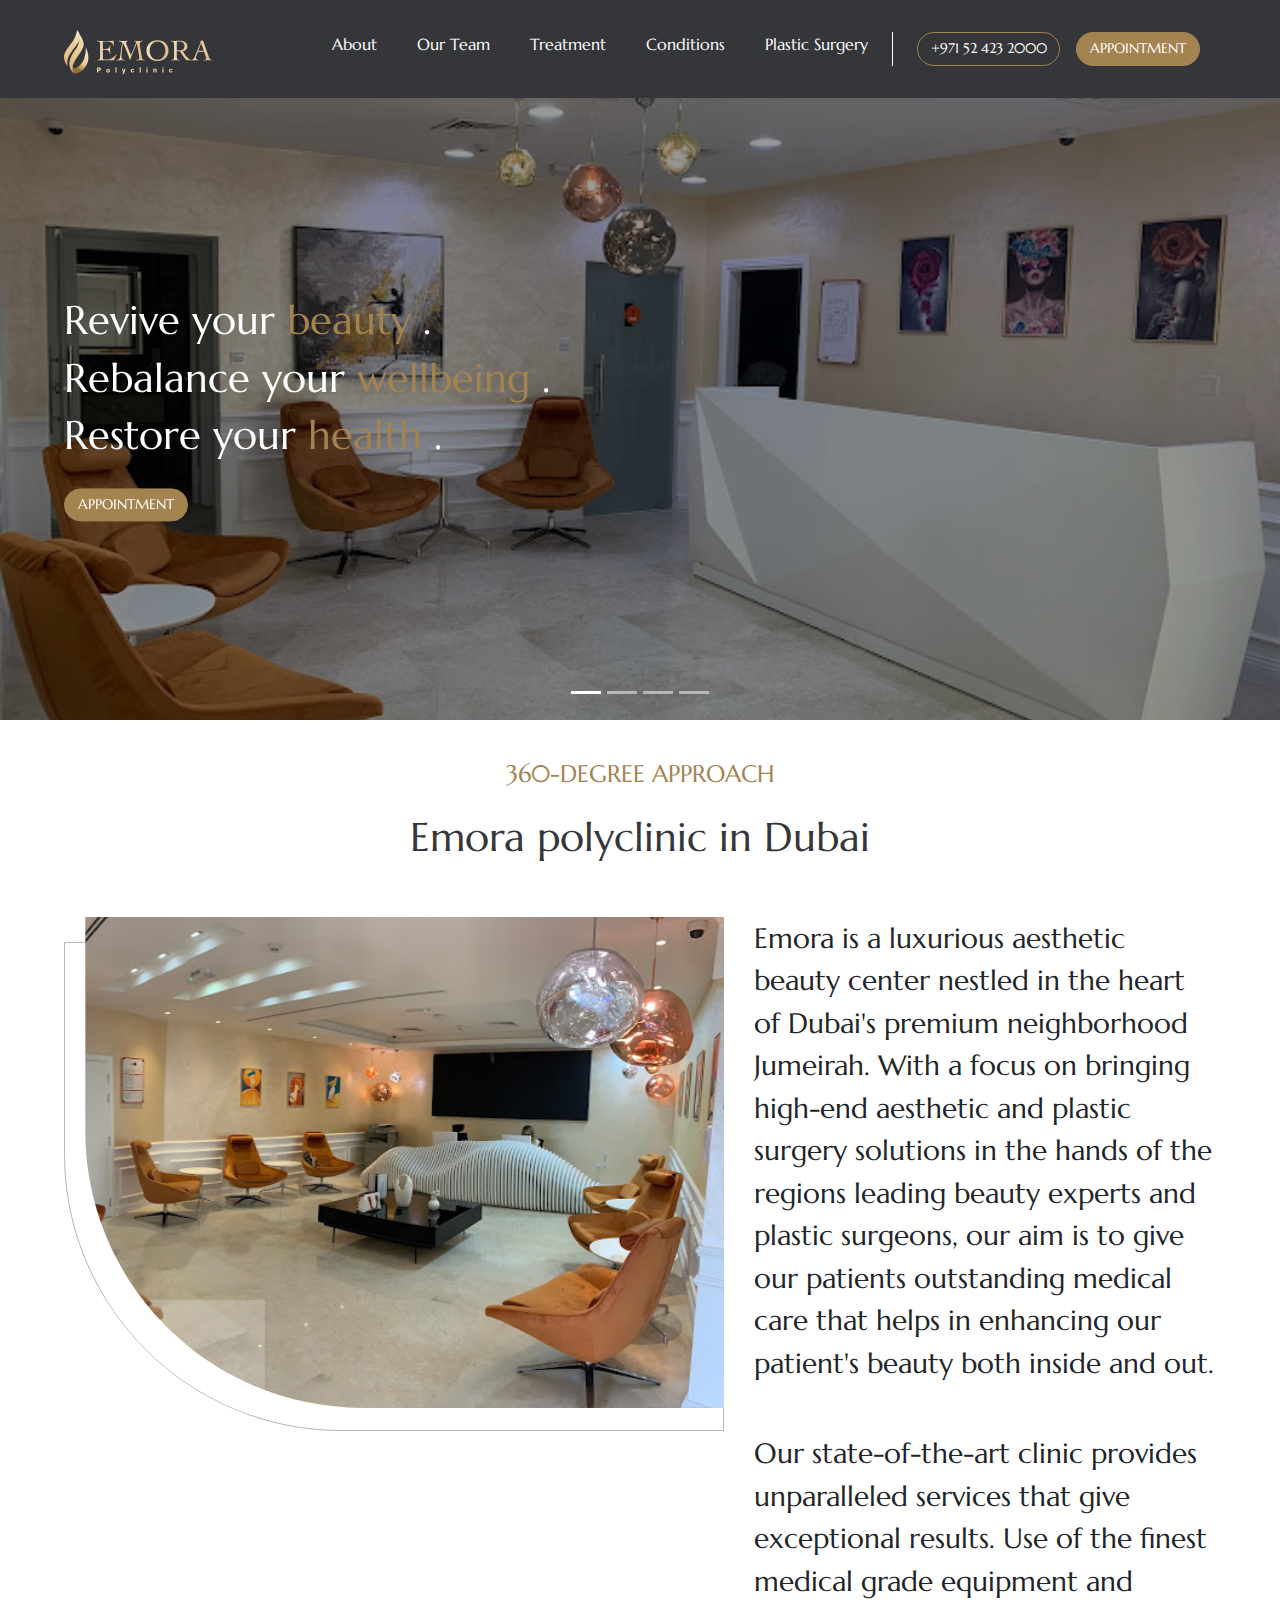
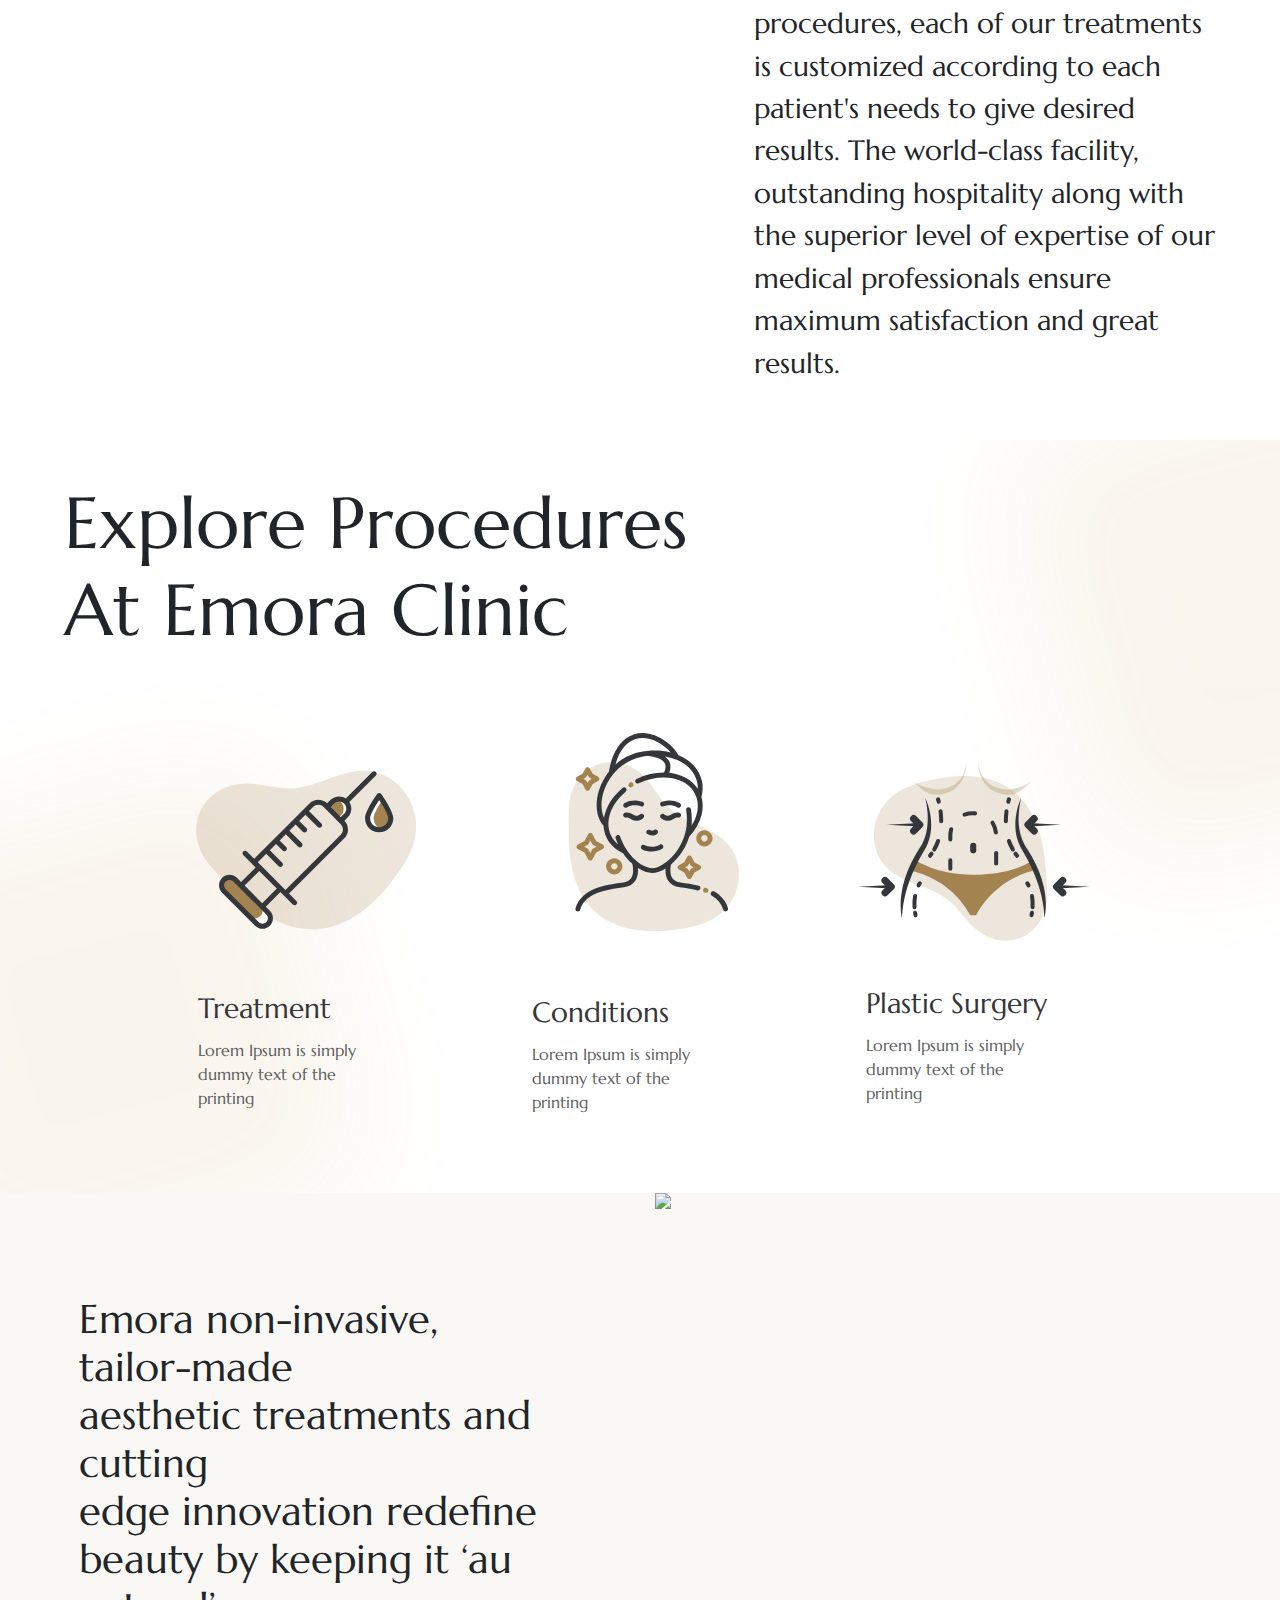
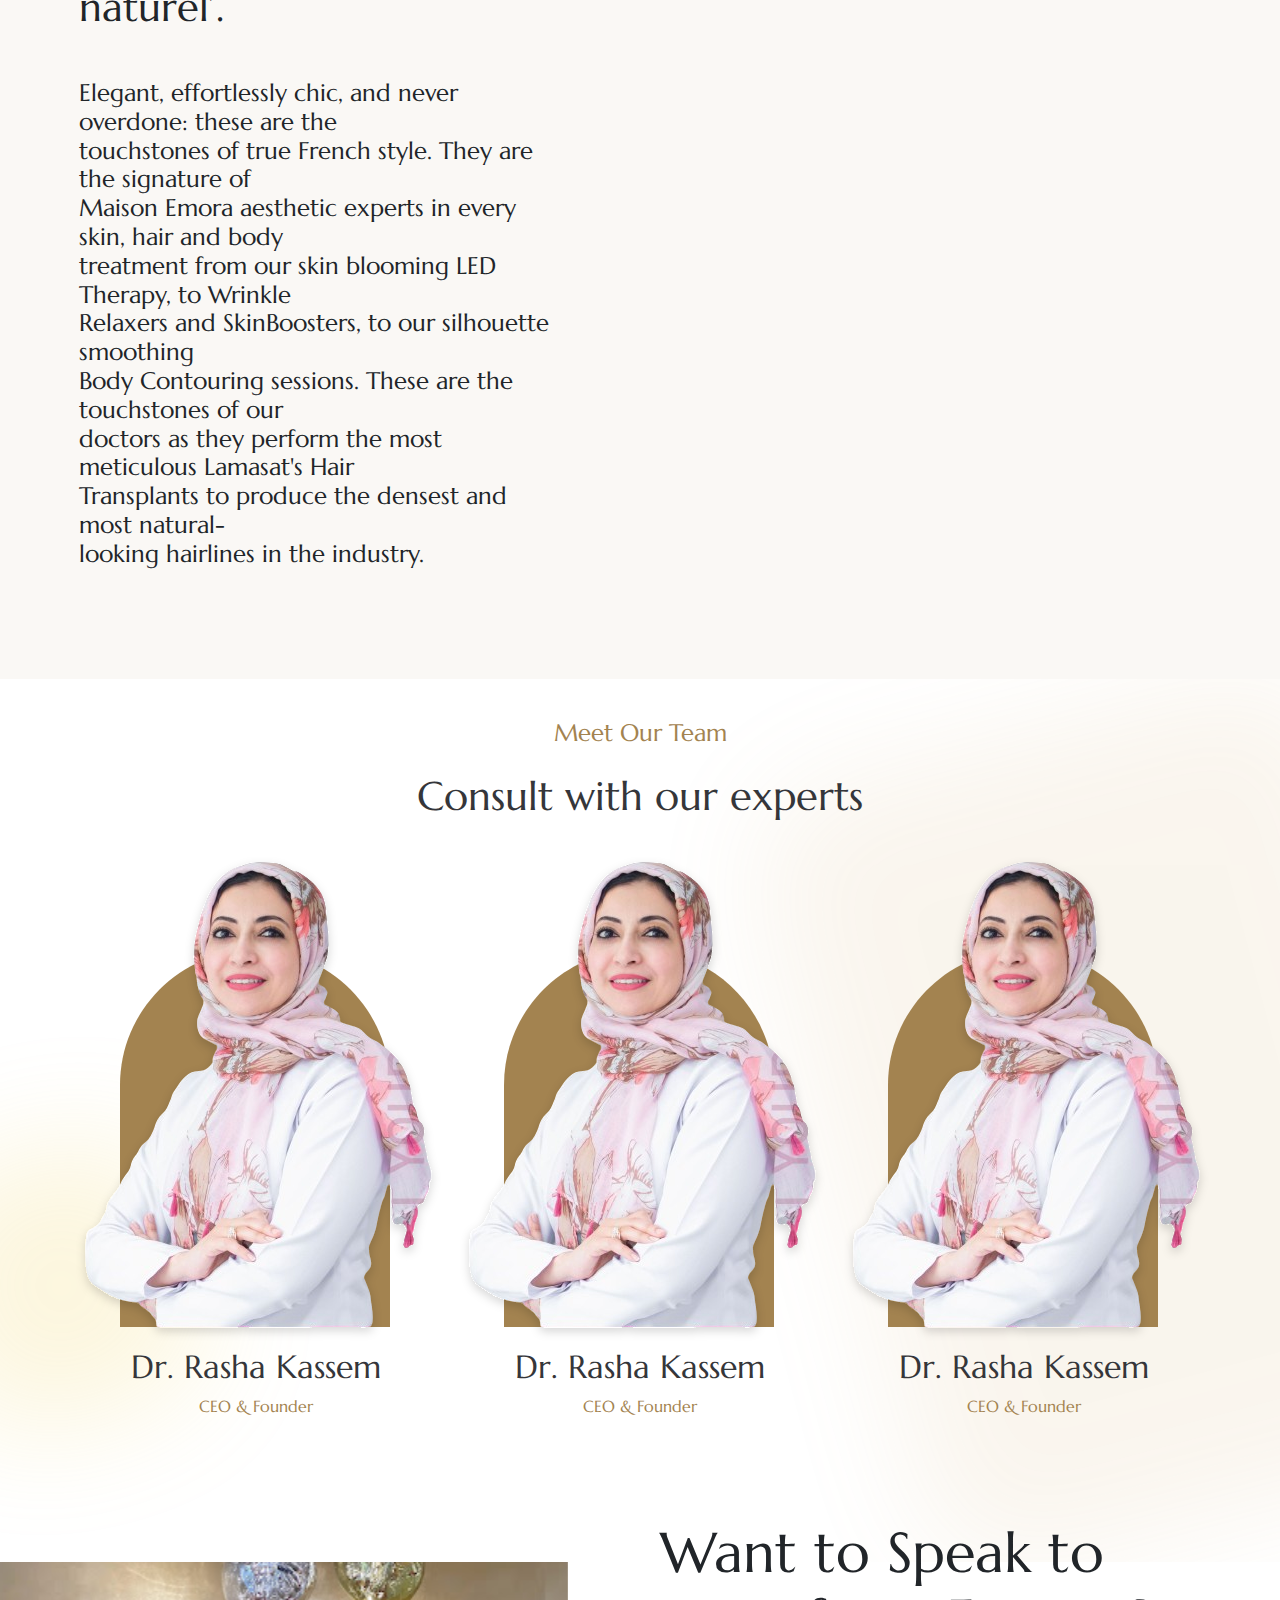
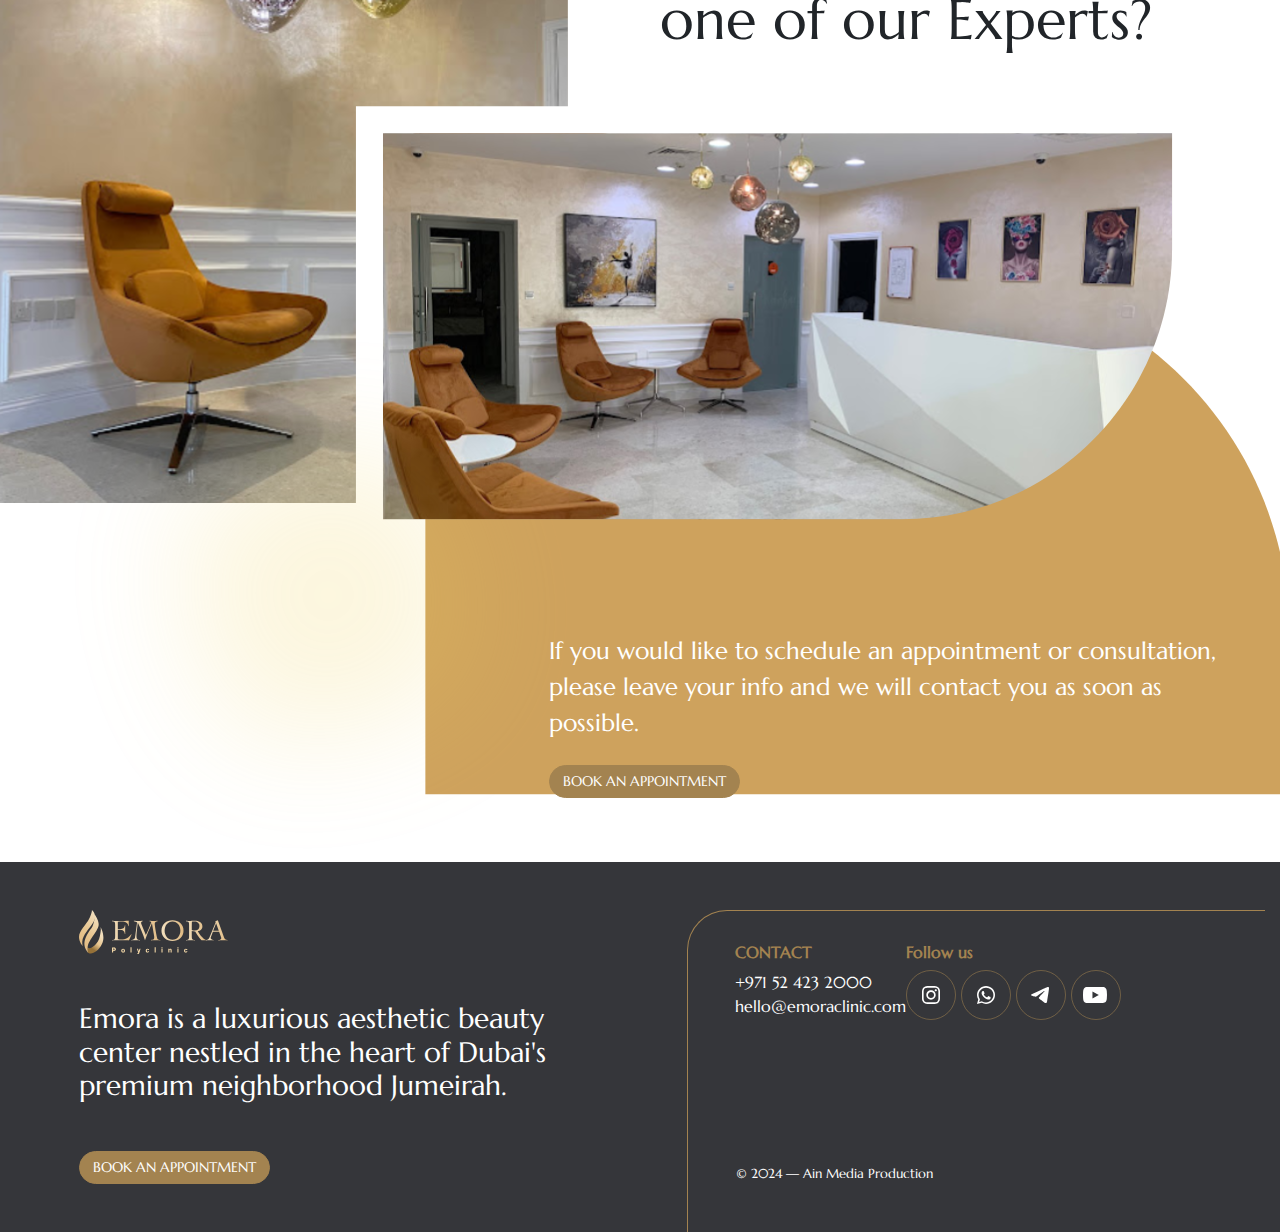
==== index.html @ 1e2d1f50 "creating footer and handle responsive" ====
<!DOCTYPE html>
<html lang="en">
  <head>
    <!-- Google Tag Manager -->
    <script>
      (function (w, d, s, l, i) {
        w[l] = w[l] || [];
        w[l].push({ "gtm.start": new Date().getTime(), event: "gtm.js" });
        var f = d.getElementsByTagName(s)[0],
          j = d.createElement(s),
          dl = l != "dataLayer" ? "&l=" + l : "";
        j.async = true;
        j.src = "https://www.googletagmanager.com/gtm.js?id=" + i + dl;
        f.parentNode.insertBefore(j, f);
      })(window, document, "script", "dataLayer", "GTM-5GSB93PL");
    </script>
    <!-- End Google Tag Manager -->

    <meta charset="UTF-8" />
    <meta http-equiv="X-UA-Compatible" content="IE=edge" />
    <meta name="viewport" content="width=device-width, initial-scale=1.0" />
    <link href="assets/images/favicon.svg" rel="icon" />
    <link rel="stylesheet" href="assets/css/main.css" />
    <link
      rel="stylesheet"
      href="assets/fonts/font-awesome-4.7.0/css/font-awesome.min.css"
    />
    <link
      rel="stylesheet"
      href="https://maxcdn.bootstrapcdn.com/bootstrap/4.5.2/css/bootstrap.min.css"
    />
    <title>EMORA</title>
  </head>
  <body>
    <!-- Google Tag Manager (noscript) -->
    <noscript
      ><iframe
        src="https://www.googletagmanager.com/ns.html?id=GTM-5GSB93PL"
        height="0"
        width="0"
        style="display: none; visibility: hidden"
      ></iframe
    ></noscript>
    <!-- End Google Tag Manager (noscript) -->
    <!-- Start Header -->
    <div id="home" class="header">
      <img class="logo" src="assets/images/logo.svg" />
      <div class="menu">
        <nav class="navbar navbar-expand-lg navbar-dark">
          <button
            class="navbar-toggler"
            type="button"
            data-toggle="collapse"
            data-target="#navbarNav"
            aria-controls="navbarNav"
            aria-expanded="false"
            aria-label="Toggle navigation"
          >
            <span class="navbar-toggler-icon"></span>
          </button>

          <div class="collapse navbar-collapse" id="navbarNav">
            <ul class="navbar-nav px-0 py-0">
              <li class="nav-item">
                <a class="nav-link" href="#">About</a>
              </li>
              <li class="nav-item">
                <a class="nav-link" href="#">Our Team</a>
              </li>
              <li class="nav-item">
                <a class="nav-link" href="#">Treatment</a>
              </li>
              <li class="nav-item">
                <a class="nav-link" href="#">Conditions</a>
              </li>
              <li class="nav-item">
                <a class="nav-link" href="#">Plastic Surgery</a>
              </li>
            </ul>
            <div class="nav-actions-container">
              <a href="tel:+971 52 423 2000">
                <div class="out-line-btn">+971 52 423 2000</div>
              </a>
              <a href="#">
                <div class="full-primary-btn">APPOINTMENT</div>
              </a>
            </div>
          </div>
        </nav>
      </div>
    </div>
    <!-- End Header -->

    <!-- Start Slider -->
    <div
      id="carouselExampleIndicators"
      class="carousel slide"
      data-ride="carousel"
    >
      <ol class="carousel-indicators">
        <li
          data-target="#carouselExampleIndicators"
          data-slide-to="0"
          class="active"
        ></li>
        <li data-target="#carouselExampleIndicators" data-slide-to="1"></li>
        <li data-target="#carouselExampleIndicators" data-slide-to="2"></li>
        <li data-target="#carouselExampleIndicators" data-slide-to="3"></li>
      </ol>
      <div class="carousel-inner">
        <div class="carousel-item active">
          <img
            src="assets/images/01-slide.svg"
            class="d-block w-100"
            alt="Image 1"
          />
          <div class="carousel-overlay"></div>
        </div>
        <div class="carousel-item">
          <img
            src="assets/images/01-slide.svg"
            class="d-block w-100"
            alt="Image 2"
          />
          <div class="carousel-overlay"></div>
        </div>
        <div class="carousel-item">
          <img
            src="assets/images/01-slide.svg"
            class="d-block w-100"
            alt="Image 3"
          />
          <div class="carousel-overlay"></div>
        </div>
        <div class="carousel-item">
          <img
            src="assets/images/01-slide.svg"
            class="d-block w-100"
            alt="Image 3"
          />
          <div class="carousel-overlay"></div>
        </div>
      </div>
      <div class="carousel-title">
        <h1>
          Revive your
          <p>beauty</p>
          .
        </h1>
        <h1>
          Rebalance your
          <p>wellbeing</p>
          .
        </h1>
        <h1>
          Restore your
          <p>health</p>
          .
        </h1>
        <a href="#">
          <div class="full-primary-btn mt-4">APPOINTMENT</div>
        </a>
      </div>
    </div>
    <!-- End Slider -->

    <!-- Start About -->
    <div class="about">
      <div class="title">
        <h4>360-DEGREE APPROACH</h4>
        <h1>Emora polyclinic in Dubai</h1>
      </div>
      <div class="row mt-5">
        <div class="cols col-lg-7 img-container">
          <img src="assets/images/about.svg" />
        </div>
        <div class="cols col-lg-5 content">
          <p>
            Emora is a luxurious aesthetic beauty center nestled in the heart of
            Dubai's premium neighborhood Jumeirah. With a focus on bringing
            high-end aesthetic and plastic surgery solutions in the hands of the
            regions leading beauty experts and plastic surgeons, our aim is to
            give our patients outstanding medical care that helps in enhancing
            our patient's beauty both inside and out.
          </p>
          <p class="mt-5">
            Our state-of-the-art clinic provides unparalleled services that give
            exceptional results. Use of the finest medical grade equipment and
            procedures, each of our treatments is customized according to each
            patient's needs to give desired results. The world-class facility,
            outstanding hospitality along with the superior level of expertise
            of our medical professionals ensure maximum satisfaction and great
            results.
          </p>
        </div>
      </div>
    </div>
    <!-- End About -->

    <!-- Start Explore -->
    <div class="explore">
      <div class="title">
        <h1>Explore Procedures<br />At Emora Clinic</h1>
      </div>
      <div class="content">
        <div class="row">
          <div class="cols col-lg-4">
            <a href="#">
              <div class="card">
                <img
                  src="assets/images/01-explore.svg"
                  class="card-img-top"
                  alt="treatment"
                />
                <div class="card-body">
                  <h3 class="card-title">Treatment</h3>
                  <p class="card-text">
                    Lorem Ipsum is simply<br />
                    dummy text of the<br />
                    printing
                  </p>
                  <div class="arrow-img">
                    <img src="assets/images/arrow.svg" />
                  </div>
                </div>
              </div>
            </a>
          </div>
          <div class="cols col-lg-4">
            <a href="#">
              <div class="card">
                <img
                  src="assets/images/02-explore.svg"
                  class="card-img-top"
                  alt="treatment"
                />
                <div class="card-body">
                  <h3 class="card-title">Conditions</h3>
                  <p class="card-text">
                    Lorem Ipsum is simply<br />
                    dummy text of the<br />
                    printing
                  </p>
                </div>
                <div class="arrow-img">
                  <img src="assets/images/arrow.svg" />
                </div>
              </div>
            </a>
          </div>
          <div class="cols col-lg-4">
            <a href="#">
              <div class="card">
                <img
                  src="assets/images/03-explore.svg"
                  class="card-img-top"
                  alt="treatment"
                />
                <div class="card-body">
                  <h3 class="card-title">Plastic Surgery</h3>
                  <p class="card-text">
                    Lorem Ipsum is simply<br />
                    dummy text of the<br />
                    printing
                  </p>
                  <div class="arrow-img">
                    <img src="assets/images/arrow.svg" />
                  </div>
                </div>
              </div>
            </a>
          </div>
        </div>
      </div>
    </div>
    <!-- End Explore -->

    <!-- Start Description -->
    <div class="description">
      <div class="row mx-0">
        <div class="cols col-lg-6">
          <div class="content">
            <h1>
              Emora non-invasive, tailor-made<br />aesthetic treatments and
              cutting<br />edge innovation redefine<br />beauty by keeping it
              ‘au naturel’.
            </h1>
            <h4 class="mt-5">
              Elegant, effortlessly chic, and never overdone: these are the<br />touchstones
              of true French style. They are the signature of<br />Maison Emora
              aesthetic experts in every skin, hair and body<br />treatment from
              our skin blooming LED Therapy, to Wrinkle<br />Relaxers and
              SkinBoosters, to our silhouette smoothing<br />Body Contouring
              sessions. These are the touchstones of our<br />doctors as they
              perform the most meticulous Lamasat's Hair<br />Transplants to
              produce the densest and most natural-<br />looking hairlines in
              the industry.
            </h4>
          </div>
        </div>
        <div class="cols col-lg-6 img-container">
          <img src="assets/images/description-bg.svg" />
        </div>
      </div>
    </div>
    <!-- End Description -->

    <!-- Start Team -->
    <div class="team">
      <div class="title">
        <h4>Meet Our Team</h4>
        <h1>Consult with our experts</h1>
      </div>
      <div class="content">
        <div class="row mx-0">
          <div class="cols col-lg-4 team-member-container">
            <div class="team-member">
              <img src="assets/images/01-team.svg" />
              <h2>Dr. Rasha Kassem</h2>
              <p>CEO & Founder</p>
            </div>
          </div>
          <div class="cols col-lg-4 team-member-container">
            <div class="team-member">
              <img src="assets/images/02-team.svg" />
              <h2>Dr. Rasha Kassem</h2>
              <p>CEO & Founder</p>
            </div>
          </div>
          <div class="cols col-lg-4 team-member-container">
            <div class="team-member">
              <img src="assets/images/03-team.svg" />
              <h2>Dr. Rasha Kassem</h2>
              <p>CEO & Founder</p>
            </div>
          </div>
        </div>
      </div>
    </div>
    <!-- End Team -->

    <!-- Start Expert -->
    <div class="expert">
      <div class="title">
        <h1>Want to Speak to<br />one of our Experts?</h1>
      </div>
      <div class="content">
        <p>
          If you would like to schedule an appointment or consultation,<br />please
          leave your info and we will contact you as soon as<br />possible.
        </p>
        <a href="#">
          <div class="full-primary-btn mt-4">BOOK AN APPOINTMENT</div>
        </a>
      </div>
    </div>
    <!-- End Expert -->

    <!-- Start Footer -->
    <div class="footer">
      <div class="row mx-0">
        <div class="cols col-lg-6">
          <img src="assets/images/logo.svg" />
          <h3 class="mt-5">
            Emora is a luxurious aesthetic beauty<br />center nestled in the
            heart of Dubai's<br />premium neighborhood Jumeirah.
          </h3>
          <a class="appointment" href="#">
            <div class="full-primary-btn mt-5 mb-5">BOOK AN APPOINTMENT</div>
          </a>
        </div>
        <div class="cols col-lg-6">
          <div class="contact-links">
            <div class="row mx-0 mobile">
              <div class="cols col-lg-4">
                <h6>CONTACT</h6>
                <a class="mail-phone" href="tel:+971 52 423 2000"
                  >+971 52 423 2000</a
                >
                <a class="mail-phone" href="to:hello@emoraclinic.com"
                  >hello@emoraclinic.com</a
                >
              </div>
              <div class="cols col-lg-8">
                <h6>Follow us</h6>
                <div class="social">
                  <a href="#"><img src="assets/images/intagram.svg" /></a>
                  <a href="#"><img src="assets/images/whatsapp.svg" /></a>
                  <a href="#"><img src="assets/images/telegram.svg" /></a>
                  <a href="#"><img src="assets/images/youtube.svg" /></a>
                </div>
              </div>
            </div>
            <div class="row mx-0"><p class="copyright mobile-copywrite">© 2024 — Ain Media Production</p></div>
          </div>
        </div>
      </div>
    </div>
    <!-- End Footer -->

    <script src="https://code.jquery.com/jquery-3.5.1.slim.min.js"></script>
    <script src="https://cdn.jsdelivr.net/npm/@popperjs/core@2.6.0/dist/umd/popper.min.js"></script>
    <script src="https://maxcdn.bootstrapcdn.com/bootstrap/4.5.2/js/bootstrap.min.js"></script>
  </body>
</html>
---- assets/css/main.css ----
:root {
  --primary-color: #35363a;
  --secondary-color: #a38350;
  --white-color: #ffffff;
  --gray-color: #5c5e5e;
  --light-gray-color: #faf8f5;
}

@font-face {
  font-family: marcellus;
  src: url("../fonts/Marcellus-Regular.ttf");
}

* {
  font-family: marcellus;
  direction: ltr;
  transition: 0.2s ease-in-out;
}

/* Start Header */
.header {
  display: flex;
  justify-content: space-between;
  align-items: flex-end;
  flex-wrap: wrap;
  padding: 1.5rem 4rem;
  background: var(--primary-color);
}

/* .header img.logo {
  width: 19.133rem;
  height: 4.438rem;
} */

.header .menu .navbar-expand-lg .navbar-nav {
  display: flex;
  justify-content: center;
  align-items: center;
  gap: 2.5rem;
}

.header .menu .navbar-expand-lg .navbar-nav .nav-link {
  padding: 0 !important;
  padding-bottom: 0.5rem !important;
  border-bottom: 2px solid transparent;
  transition: all 0.3s ease-in-out;
}

.header .menu .navbar-expand-lg .navbar-nav .nav-link:hover {
  border-bottom: 2px solid var(--secondary-color);
}
.header .menu .navbar-expand-lg .navbar-nav .nav-item.active .nav-link {
  border-bottom: 2px solid var(--secondary-color);
}

.header .menu .navbar-expand-lg .navbar-nav .nav-item .nav-link {
  color: var(--white-color);
  font-size: 1rem;
}

.header .nav-actions-container {
  margin-left: 1.5rem;
  padding-left: 1.5rem;
  border-left: 1px solid var(--white-color);
  display: flex;
  justify-content: flex-start;
  align-items: center;
  gap: 1rem;
}

.header .nav-actions-container a {
  font-size: 0.9rem;
  text-decoration: none;
  color: var(--white-color);
}

.out-line-btn {
  color: var(--white-color);
  border: 1px solid var(--secondary-color);
  border-radius: 40px;
  padding: 0.3rem 0.8rem;
  cursor: pointer;
  width: fit-content;
}

.out-line-btn:hover {
  background: var(--secondary-color);
}

.full-primary-btn {
  color: var(--white-color);
  border: 1px solid var(--secondary-color);
  background: var(--secondary-color);
  border-radius: 40px;
  padding: 0.3rem 0.8rem;
  cursor: pointer;
  font-size: 0.9rem;
  width: fit-content;
}

.full-primary-btn:hover {
  background: var(--primary-color);
}

/* End Header */

/* Start Slider */

.carousel-item {
  position: relative;
}
.carousel-overlay {
  position: absolute;
  top: 0;
  left: 0;
  width: 100%;
  height: 100%;
  background-color: black;
  opacity: 0.4;
}
.carousel-title {
  position: absolute;
  top: 50%;
  left: 5%;
  transform: translateY(-50%);
  z-index: 10;
}

.carousel-title a:hover {
  text-decoration: none;
}

.carousel-title h1 p {
  display: inline-block;
  color: var(--secondary-color);
  margin-bottom: 0.3rem;
}

.carousel-title h1 {
  color: var(--white-color);
  margin-bottom: 0.3rem;
}

.carousel-indicators {
  bottom: 20px;
}
.carousel-indicators li {
  width: 20px;
  height: 5px;
  background-color: #555;
}
.carousel-indicators .active {
  background-color: white;
}
/* End Slider */

/* Start About */
.about {
  padding: 2.5rem 5vw;
}

.about .title {
  width: 100%;
  display: flex;
  justify-content: center;
  align-items: center;
  flex-direction: column;
  gap: 1rem;
}

.about .title h4 {
  color: var(--secondary-color);
}

.about .title h1 {
  color: var(--primary-color);
}

.about .img-container img {
  width: 100%;
  height: auto;
  display: block;
  object-fit: cover;
}

.about .content p {
  font-size: 1.77rem;
}
/* End About */

/* Start Explore*/
.explore {
  padding: 2.5rem 5vw;
  background-image: url("../images/explore-bg.svg");
  background-size: cover;
  background-position: center;
}

.explore .title h1 {
  font-size: 4.5rem;
}

.explore .content {
  padding: 0 7vw;
  margin-top: 5rem;
}

.explore .content a {
  text-decoration: none;
}

.explore .content .card {
  background: transparent;
  border: none;
  padding: 0 1.5rem;
  cursor: pointer;
}

.explore .content .card:hover {
  background: var(--white-color);
}

.explore .content .card .card-img-top {
  width: 15rem;
  margin: 0 auto;
}

.explore .content .card .card-title {
  color: var(--primary-color);
}

.explore .content .card .card-text {
  color: var(--gray-color);
}

.explore .content .card .arrow-img {
  display: flex;
  justify-content: flex-end;
  align-items: center;
  opacity: 0;
  transition: 0.2s ease-in-out;
}

.explore .content .card:hover .arrow-img {
  opacity: 1;
}

/* End Explore*/

/* Start Description */
.description {
  background: var(--light-gray-color);
}

.description .img-container img {
  width: 100%;
  height: auto;
  display: block;
  object-fit: cover;
}

.description .content {
  padding: 8vw 5vw;
}

/* End Description */

/* Start Team */
.team {
  padding: 2.5rem 5vw 8rem;
  background-image: url("../images/team-bg.svg");
  background-size: cover;
  background-position: center;
}

.team .title {
  width: 100%;
  display: flex;
  justify-content: center;
  align-items: center;
  flex-direction: column;
  gap: 1rem;
}

.team .title h4 {
  color: var(--secondary-color);
}

.team .title h1 {
  color: var(--primary-color);
}

.team .team-member-container {
  display: flex;
  justify-content: center;
  align-items: center;
}

.team .team-member-container .team-member {
  text-align: center;
}

.team .team-member-container .team-member h2 {
  color: var(--primary-color);
}

.team .team-member-container .team-member p {
  color: var(--secondary-color);
}
/* End Team */

/* Start Expert */
.expert {
  background-image: url("../images/expert-bg.svg");
  background-size: cover;
  background-position: center;
  background-repeat: no-repeat;
  width: auto;
  height: 123vh;
  position: relative;
}

.expert .title {
  position: absolute;
  right: 10vw;
  top: -3.4vw;
}

.expert .title h1 {
  font-size: 4.5rem;
}

.expert .content {
  position: absolute;
  bottom: 5vw;
  right: 15vw;
}

.expert .content p {
  font-size: 2rem;
  color: var(--white-color);
}

.expert .content a {
  text-decoration: none;
}
/* End Expert */

/* Start Footer */
.footer {
  padding: 3rem 0 0 5vw;
  background: var(--primary-color);
}

.footer h3 {
  color: var(--white-color);
}

.footer a {
  text-decoration: none;
}

.footer .contact-links {
  border-top: 1px solid var(--secondary-color);
  border-left: 1px solid var(--secondary-color);
  border-top-left-radius: 40px;
  height: 100%;
  padding: 2rem;
  display: flex;
  flex-direction: column;
  justify-content: space-between;
}

.footer .contact-links h6 {
  color: var(--secondary-color);
  font-weight: bold;
}

.footer .contact-links a.mail-phone {
  color: var(--white-color);
}
.footer .copyright {
  color: var(--white-color);
  font-size: 0.8rem;
  margin-left: 1rem;
}
/* End Footer */

/*medium screen*/
@media (max-width: 1735px) {
  .expert .content {
    position: absolute;
    bottom: 5vw;
    right: 5vw;
  }
}
@media (max-width: 1460px) {
  .expert {
    height: 100vh;
  }
  .expert .title h1 {
    font-size: 3.5rem;
  }

  .expert .content p {
    font-size: 1.5rem;
  }
}

@media (max-width: 1200px) {
  .expert {
    height: 90vh;
  }
  .expert .title h1 {
    font-size: 2.5rem;
  }

  .expert .content p {
    font-size: 1.1rem;
  }
}

@media (max-width: 992px) {
  .header .navbar {
    position: static;
    padding-inline: 0;
  }

  .header .navbar-collapse {
    position: absolute;
    z-index: 20;
    top: 12%;
    background: var(--primary-color);
    border-radius: 0.3rem;
    right: 0;
    left: 0;
    width: 100%;
    padding: 1rem 0;
    box-shadow: 0px 4px 50px rgba(0, 0, 0, 0.05);
  }

  .header .nav-actions-container {
    padding-left: unset;
    border-left: none;
    width: 100%;
    display: flex;
    justify-content: center;
    margin: 1.5rem 0;
  }

  .expert {
    height: 66vh;
  }
  .footer h3 {
    font-size: 1.5rem;
  }

  .footer .mobile {
    display: flex;
    justify-content: space-around;
    flex-direction: column;
    align-items: center;
    gap: 2rem;
  }

  .footer .mobile-copywrite {
    margin-top: 2rem;
  }
}

/*small screen*/

@media (max-width: 767px) {
  .header {
    padding: 1rem 2rem 1rem;
  }

  .header .navbar-collapse {
    top: 10%;
  }

  .header img.logo {
    width: 10rem;
    height: auto;
  }

  .about .content p:first-of-type {
    margin-top: 1.5rem;
  }

  .about .content p,
  .description .content h4 {
    font-size: 1.4rem;
  }

  .explore .title h1,
  .description .content h1 {
    font-size: 3rem;
  }

  .expert {
    height: 54vh;
  }

  .expert .title {
    right: 2vw;
    top: -8vh;
  }

  .expert .title h1 {
    font-size: 2.5rem;
  }

  .expert .content {
    bottom: 2vh;
  }

  .expert .content p {
    font-size: 1rem;
  }
}

@media (max-width: 600px) {
  .carousel-title h1,
  .carousel-title h1 p {
    font-size: 1.5rem;
  }

  .carousel-indicators li {
    display: none;
  }

  .about .title h4,
  .team .title h4 {
    font-size: 1.5rem;
  }

  .about .title h1,
  .team .title h1 {
    font-size: 2rem;
  }

  .about .content p,
  .description .content h4 {
    font-size: 1.1rem;
  }

  .explore .title h1,
  .description .content h1 {
    font-size: 2rem;
  }

  .team {
    padding-bottom: 2rem;
  }

  .expert {
    height: 40vh;
    background-image: url("../images/team-bg.svg");
    background-size: cover;
    background-position: center;
  }

  .expert .title {
    left: 5vw;
    right: unset;
    top: 0;
  }

  .expert .title h1 {
    font-size: 2.5rem;
  }

  .expert .content {
    bottom: 2vh;
    left: 5vw;
  }

  .expert .content p {
    font-size: 1rem;
    color: var(--secondary-color);
  }
}
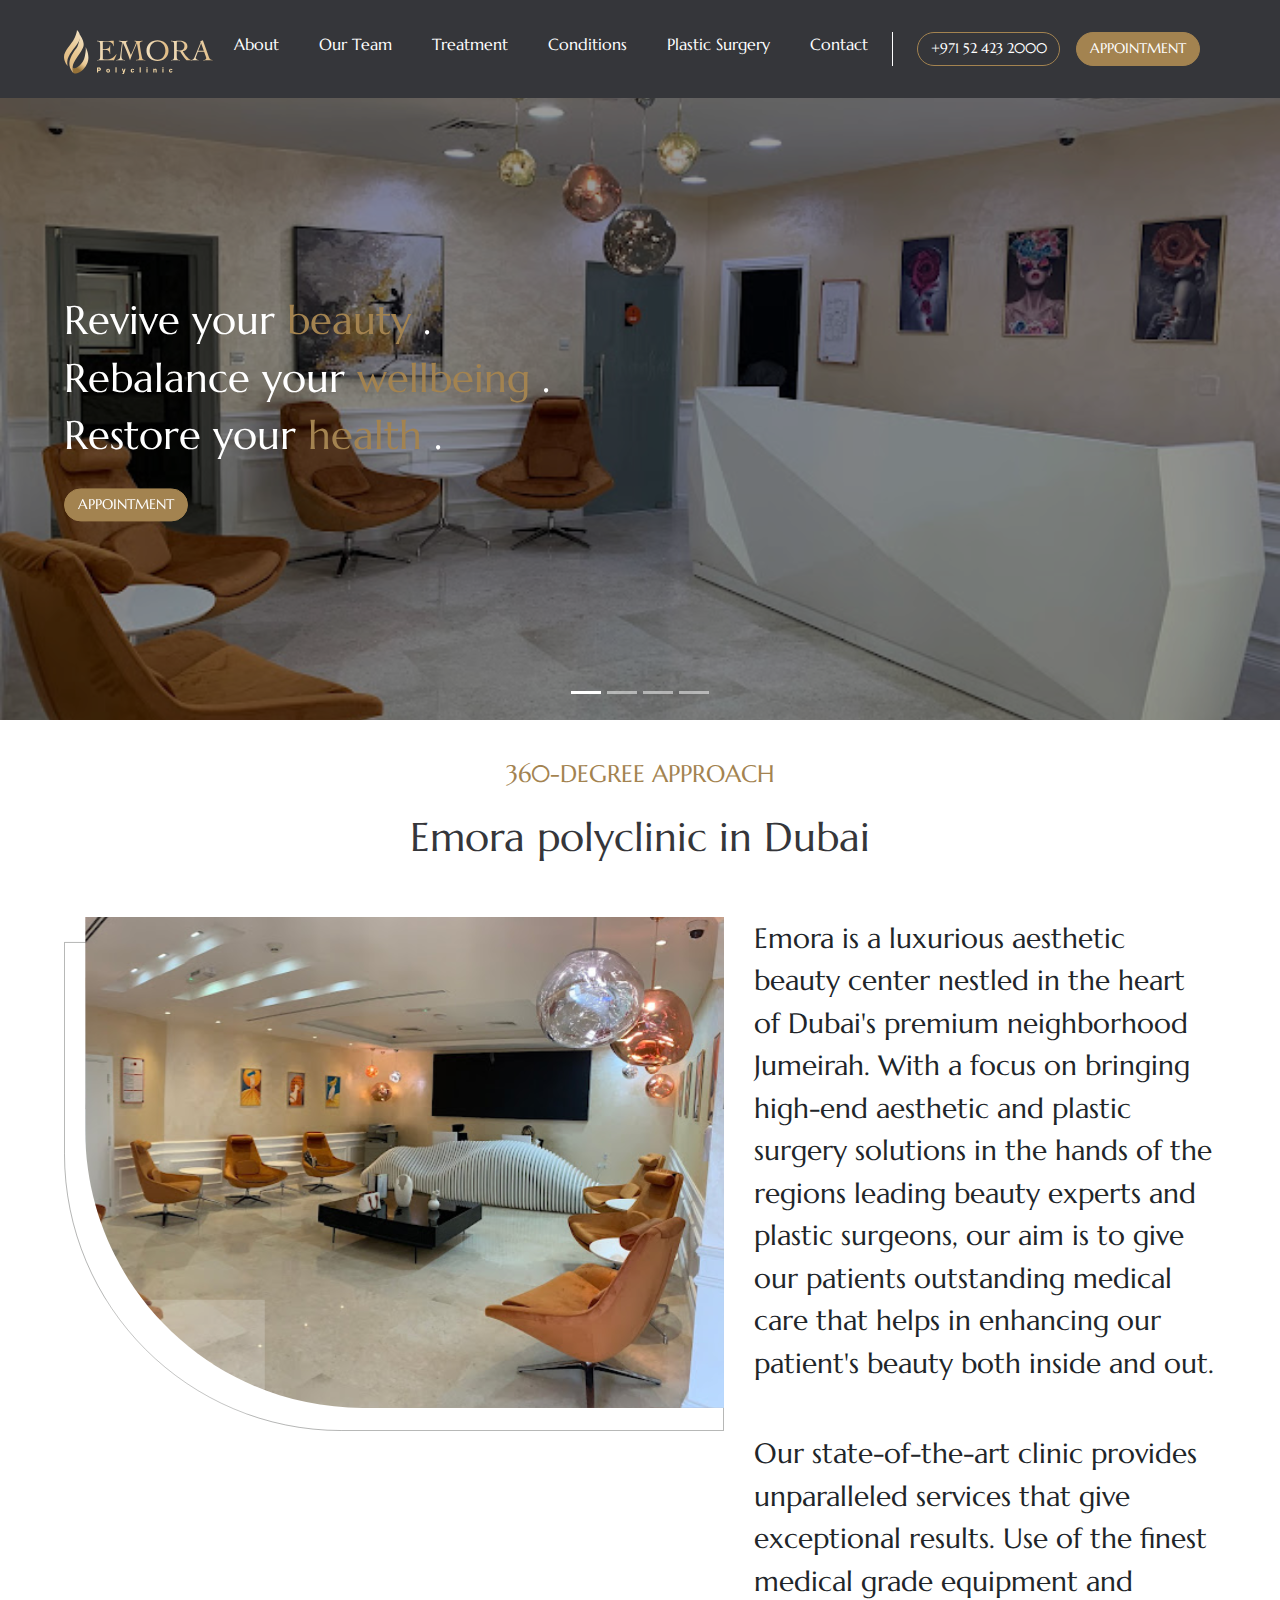
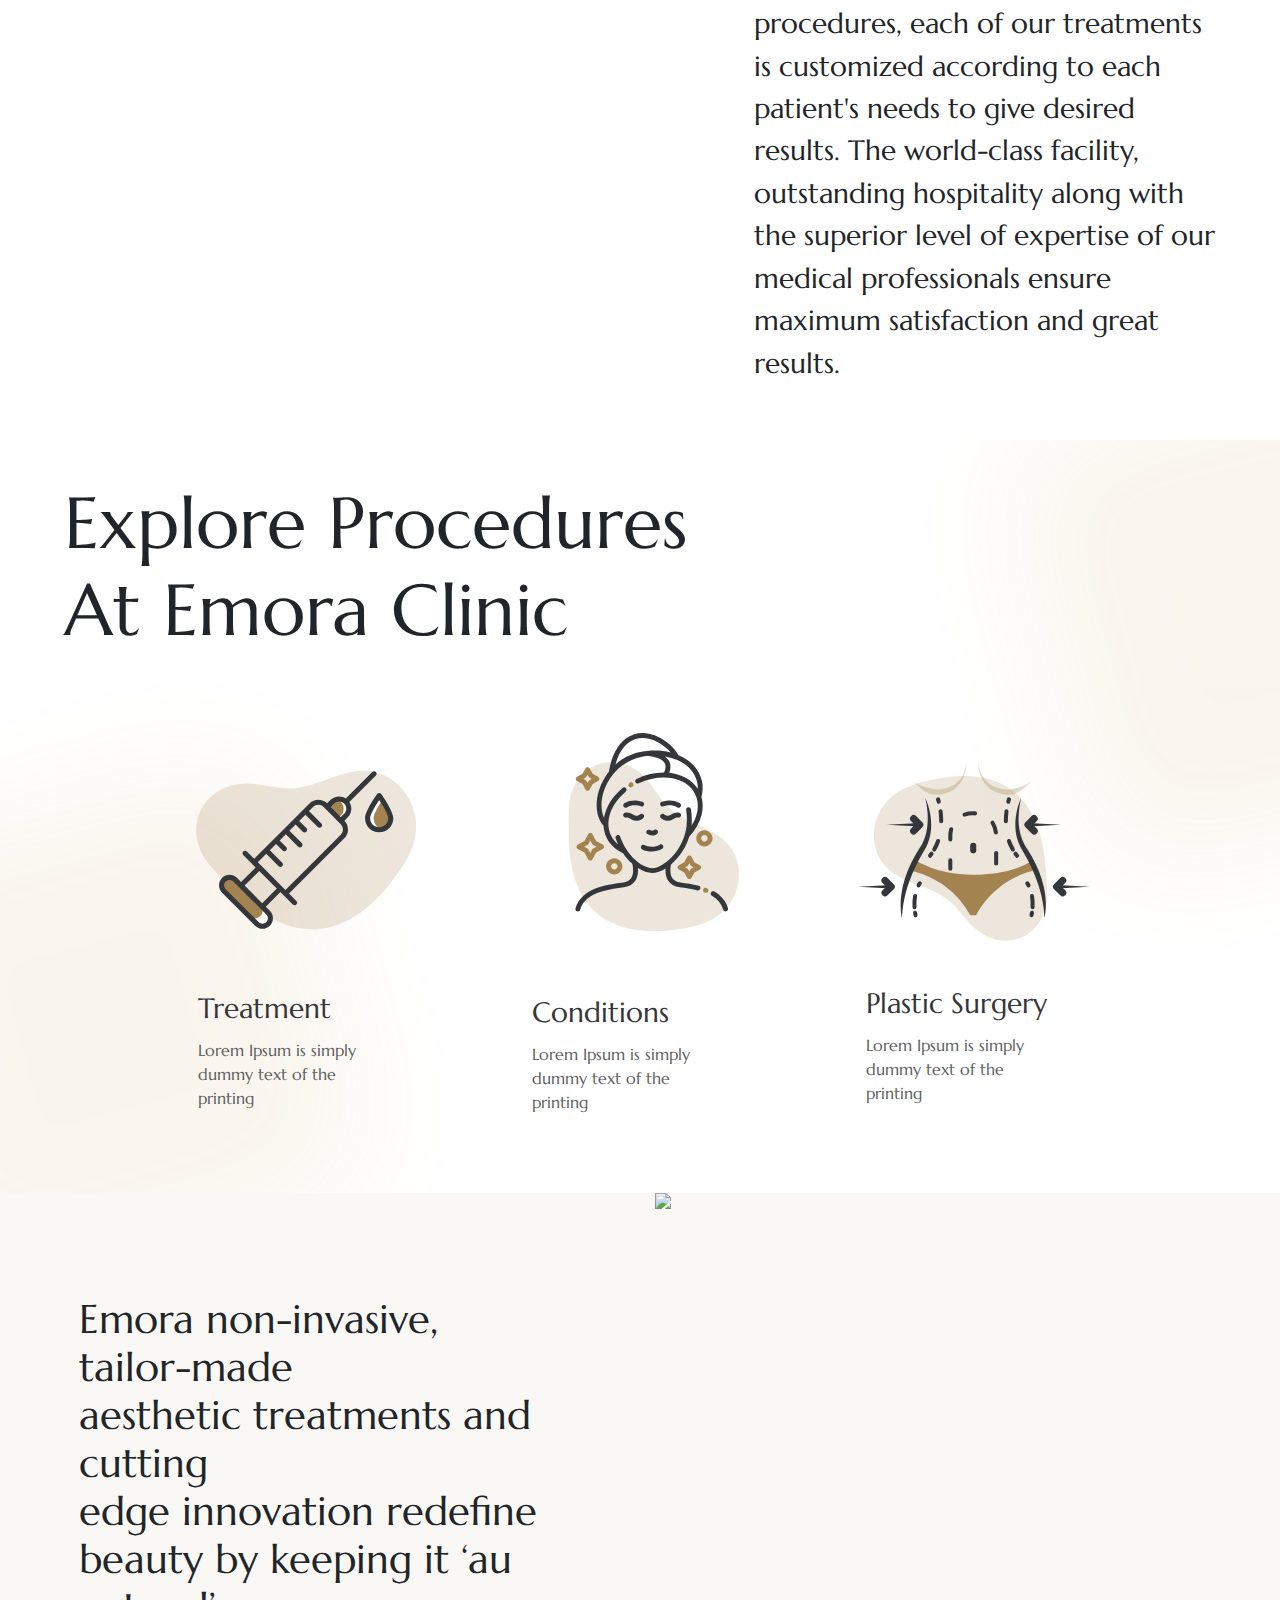
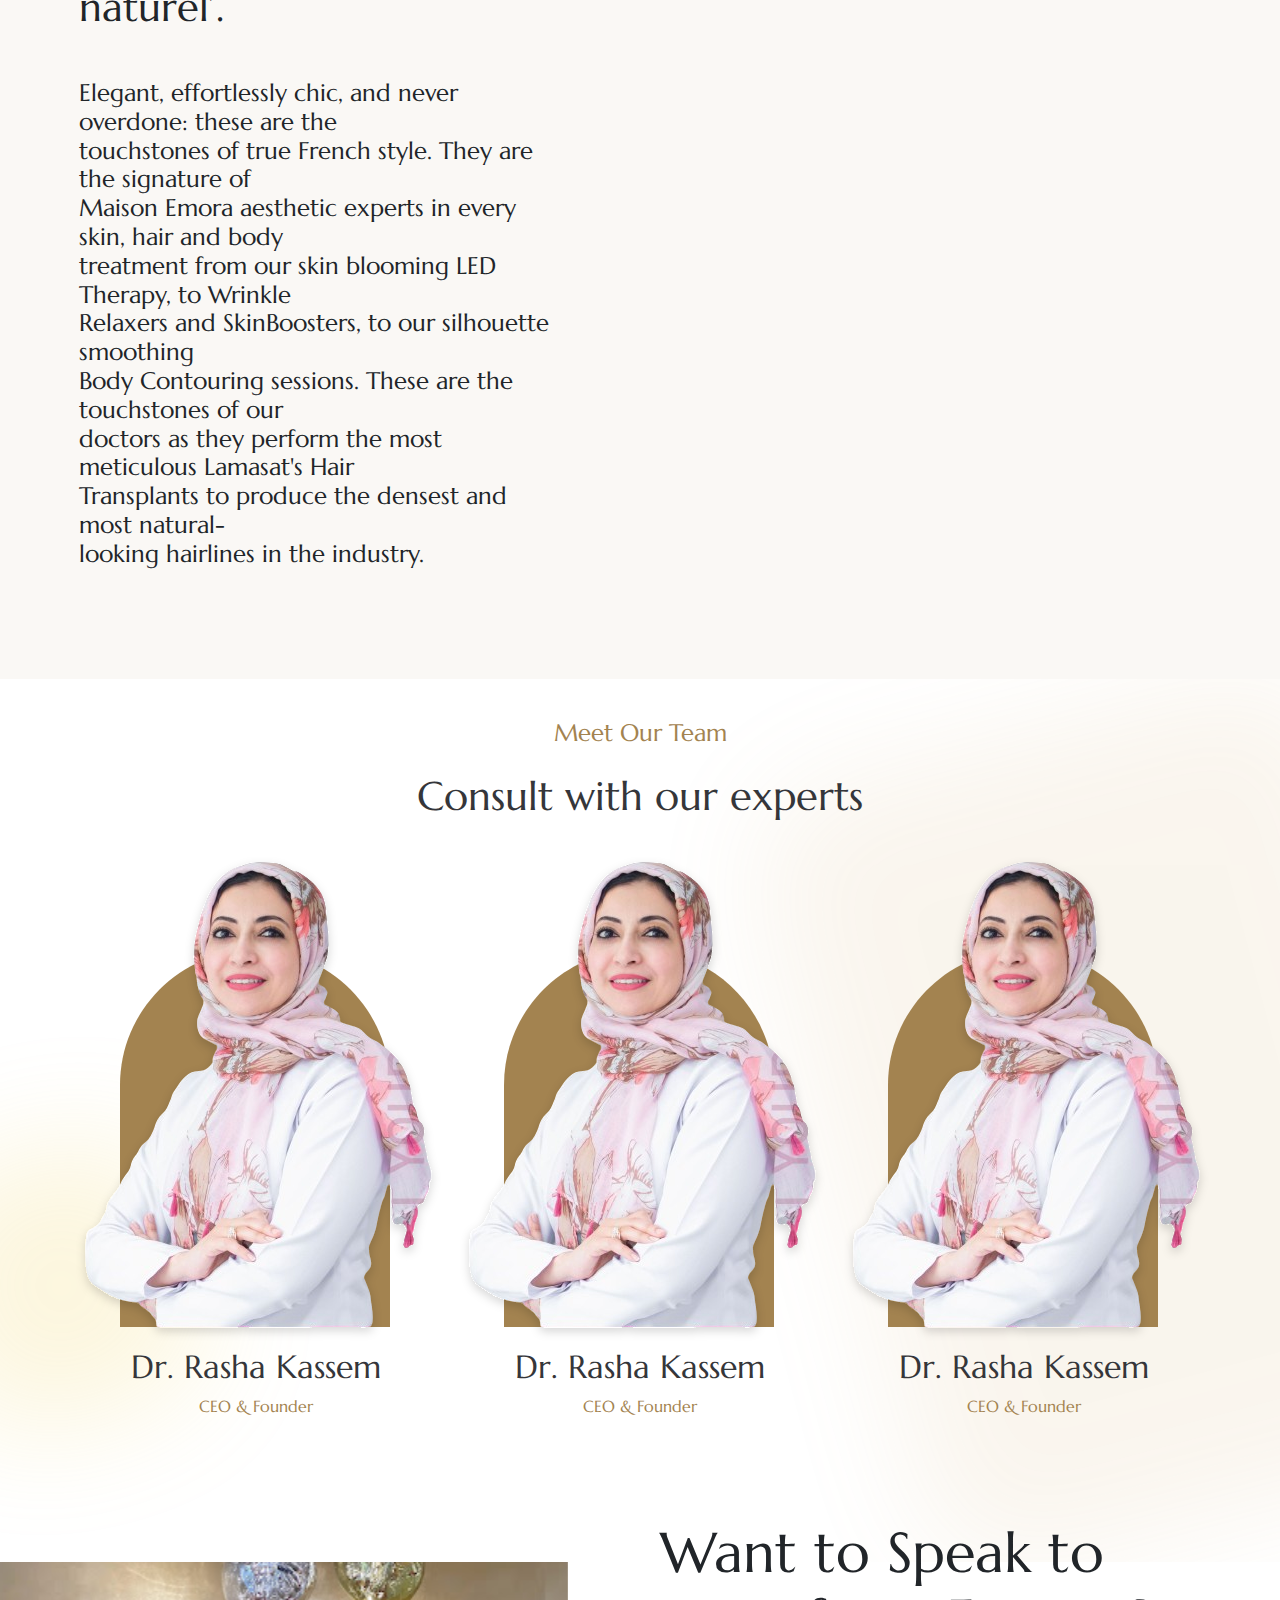
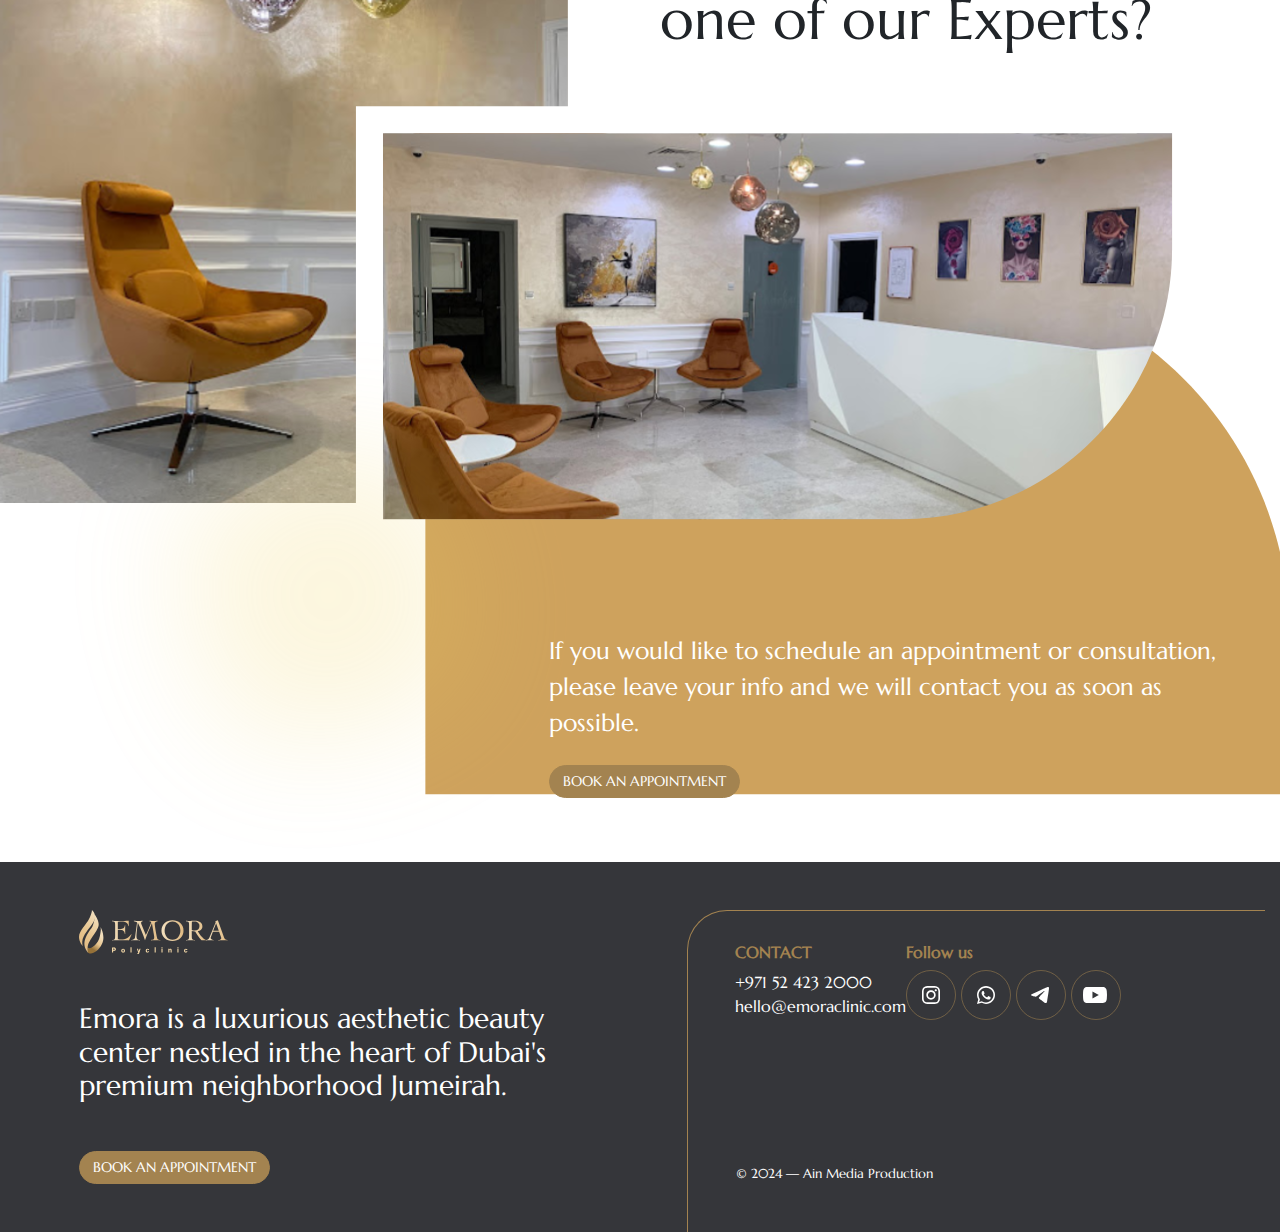
==== commit 226ee017: "handle menu for inside pages" ====
--- a/index.html
+++ b/index.html
@@ -44,7 +44,9 @@
     <!-- End Google Tag Manager (noscript) -->
     <!-- Start Header -->
     <div id="home" class="header">
-      <img class="logo" src="assets/images/logo.svg" />
+      <a href="/">
+      <img class="logo" src="../assets/images/logo.svg" />
+      </a>
       <div class="menu">
         <nav class="navbar navbar-expand-lg navbar-dark">
           <button
@@ -58,23 +60,46 @@
           >
             <span class="navbar-toggler-icon"></span>
           </button>
-
           <div class="collapse navbar-collapse" id="navbarNav">
             <ul class="navbar-nav px-0 py-0">
               <li class="nav-item">
-                <a class="nav-link" href="#">About</a>
-              </li>
-              <li class="nav-item">
-                <a class="nav-link" href="#">Our Team</a>
-              </li>
-              <li class="nav-item">
-                <a class="nav-link" href="#">Treatment</a>
-              </li>
-              <li class="nav-item">
-                <a class="nav-link" href="#">Conditions</a>
-              </li>
-              <li class="nav-item">
-                <a class="nav-link" href="#">Plastic Surgery</a>
+                <a class="nav-link" href="/#about">About</a>
+              </li>
+              <li class="nav-item">
+                <a class="nav-link" href="/#team">Our Team</a>
+              </li>
+              <li class="nav-item">
+                <a class="nav-link" href="pages/treatment.html">Treatment</a>
+                <div class="submenu">
+                  <ul class="submenu-left">
+                    <li class="submenu-item" data-target="face">Face</li>
+                    <li class="submenu-item" data-target="body">Body</li>
+                    <li class="submenu-item" data-target="skin">Skin</li>
+                    <li class="submenu-item" data-target="men">Men</li>
+                  </ul>
+                  <div class="submenu-right" id="submenu-right">
+                    <!-- Content will be populated by JavaScript -->
+                  </div>
+                </div>
+              </li>
+              <li class="nav-item">
+                <a class="nav-link" href="pages/conditions.html">Conditions</a>
+                <div class="submenu-cond">
+                  <ul class="submenu-left-cond">
+                    <li class="submenu-item-cond" data-target="face">Face</li>
+                    <li class="submenu-item-cond" data-target="body">Body</li>
+                    <li class="submenu-item-cond" data-target="skin">Skin</li>
+                  </ul>
+                  <div class="submenu-right-cond" id="submenu-right-cond">
+                    <!-- Content will be populated by JavaScript -->
+                  </div>
+                </div>
+              </li>
+              <li class="nav-item">
+                <a class="nav-link" href="/#explore">Plastic Surgery</a>
+              </li>
+              <li class="nav-item">
+                <a class="nav-link" href="pages/contact-us.html">Contact</a>
               </li>
             </ul>
             <div class="nav-actions-container">
@@ -157,7 +182,7 @@
           <p>health</p>
           .
         </h1>
-        <a href="#">
+        <a href="pages/booking.html">
           <div class="full-primary-btn mt-4">APPOINTMENT</div>
         </a>
       </div>
@@ -165,7 +190,7 @@
     <!-- End Slider -->
 
     <!-- Start About -->
-    <div class="about">
+    <div id="about" class="about">
       <div class="title">
         <h4>360-DEGREE APPROACH</h4>
         <h1>Emora polyclinic in Dubai</h1>
@@ -198,7 +223,7 @@
     <!-- End About -->
 
     <!-- Start Explore -->
-    <div class="explore">
+    <div id="explore" class="explore">
       <div class="title">
         <h1>Explore Procedures<br />At Emora Clinic</h1>
       </div>
@@ -306,7 +331,7 @@
     <!-- End Description -->
 
     <!-- Start Team -->
-    <div class="team">
+    <div id="team" class="team">
       <div class="title">
         <h4>Meet Our Team</h4>
         <h1>Consult with our experts</h1>
@@ -349,7 +374,7 @@
           If you would like to schedule an appointment or consultation,<br />please
           leave your info and we will contact you as soon as<br />possible.
         </p>
-        <a href="#">
+        <a href="pages/booking.html">
           <div class="full-primary-btn mt-4">BOOK AN APPOINTMENT</div>
         </a>
       </div>
@@ -365,7 +390,7 @@
             Emora is a luxurious aesthetic beauty<br />center nestled in the
             heart of Dubai's<br />premium neighborhood Jumeirah.
           </h3>
-          <a class="appointment" href="#">
+          <a class="appointment" href="pages/booking.html">
             <div class="full-primary-btn mt-5 mb-5">BOOK AN APPOINTMENT</div>
           </a>
         </div>
@@ -391,7 +416,11 @@
                 </div>
               </div>
             </div>
-            <div class="row mx-0"><p class="copyright mobile-copywrite">© 2024 — Ain Media Production</p></div>
+            <div class="row mx-0">
+              <p class="copyright mobile-copywrite">
+                © 2024 — Ain Media Production
+              </p>
+            </div>
           </div>
         </div>
       </div>
@@ -401,5 +430,6 @@
     <script src="https://code.jquery.com/jquery-3.5.1.slim.min.js"></script>
     <script src="https://cdn.jsdelivr.net/npm/@popperjs/core@2.6.0/dist/umd/popper.min.js"></script>
     <script src="https://maxcdn.bootstrapcdn.com/bootstrap/4.5.2/js/bootstrap.min.js"></script>
+    <script src="assets/js/index.js"></script>
   </body>
 </html>
--- a/assets/css/main.css
+++ b/assets/css/main.css
@@ -4,6 +4,7 @@
   --white-color: #ffffff;
   --gray-color: #5c5e5e;
   --light-gray-color: #faf8f5;
+  --light-bg-color: #f6efe6;
 }
 
 @font-face {
@@ -17,6 +18,7 @@
   transition: 0.2s ease-in-out;
 }
 
+/* Start Header */
 /* Start Header */
 .header {
   display: flex;
@@ -27,11 +29,6 @@
   background: var(--primary-color);
 }
 
-/* .header img.logo {
-  width: 19.133rem;
-  height: 4.438rem;
-} */
-
 .header .menu .navbar-expand-lg .navbar-nav {
   display: flex;
   justify-content: center;
@@ -49,6 +46,7 @@
 .header .menu .navbar-expand-lg .navbar-nav .nav-link:hover {
   border-bottom: 2px solid var(--secondary-color);
 }
+
 .header .menu .navbar-expand-lg .navbar-nav .nav-item.active .nav-link {
   border-bottom: 2px solid var(--secondary-color);
 }
@@ -100,6 +98,172 @@
 
 .full-primary-btn:hover {
   background: var(--primary-color);
+}
+
+/* Submenu Styles */
+.submenu {
+  display: none;
+  position: absolute;
+  background: #fff;
+  box-shadow: 0 4px 8px rgba(0, 0, 0, 0.1);
+  padding: 1rem;
+  z-index: 1000;
+  width: 700px;
+  /* border-left: 2px solid var(--primary-color); */
+}
+
+@media (max-width: 992px) {
+  .nav-item:hover .submenu {
+    display: flex;
+    flex-direction: column;
+    width: 300px;
+    right: 20vw;
+  }
+
+  .submenu-right {
+    flex-wrap: wrap;
+  }
+}
+
+.nav-item:hover .submenu {
+  display: flex;
+}
+
+.submenu-left {
+  list-style: none;
+  padding: 0;
+  margin: 0;
+  width: 150px;
+}
+
+.submenu-left .submenu-item {
+  cursor: pointer;
+  padding: 0.5rem 0;
+  color: var(--secondary-color);
+  position: relative;
+  font-size: 1rem;
+}
+
+.submenu-left .submenu-item:hover,
+.submenu-left .submenu-item.active {
+  font-weight: bold;
+}
+
+.submenu-left .submenu-item.active::after {
+  content: url("../images/arrow-nav.svg");
+  position: absolute;
+  right: -20px;
+  top: 50%;
+  transform: translateY(-50%);
+}
+
+.submenu-right {
+  display: flex;
+  flex: 1;
+  /* flex-wrap: wrap; */
+  gap: 2rem;
+  padding-left: 2rem;
+}
+
+.submenu-right-column {
+  display: flex;
+  flex-direction: column;
+  gap: 0.5rem;
+}
+
+.submenu-right a {
+  color: var(--primary-color);
+  text-decoration: none;
+  display: block;
+  font-weight: bold;
+}
+
+.submenu-right a:hover {
+  text-decoration: none;
+  color: var(--secondary-color);
+}
+
+/* conditions Submenu Styles */
+.submenu-cond {
+  display: none;
+  position: absolute;
+  background: #fff;
+  box-shadow: 0 4px 8px rgba(0, 0, 0, 0.1);
+  padding: 1rem;
+  z-index: 1000;
+  width: 700px;
+  /* border-left: 2px solid var(--primary-color); */
+}
+
+@media (max-width: 992px) {
+  .nav-item:hover .submenu-cond {
+    display: flex;
+    flex-direction: column;
+    width: 300px;
+    right: 20vw;
+  }
+
+  .submenu-right-cond {
+    flex-wrap: wrap;
+  }
+}
+
+.nav-item:hover .submenu-cond {
+  display: flex;
+}
+
+.submenu-left-cond {
+  list-style: none;
+  padding: 0;
+  margin: 0;
+  width: 150px;
+}
+
+.submenu-left-cond .submenu-item-cond {
+  cursor: pointer;
+  padding: 0.5rem 0;
+  color: var(--secondary-color);
+  position: relative;
+  font-size: 1rem;
+}
+
+.submenu-left-cond .submenu-item-cond:hover,
+.submenu-left-cond .submenu-item-cond.active {
+  font-weight: bold;
+}
+
+.submenu-left-cond .submenu-item-cond.active::after {
+  content: url("../images/arrow-nav.svg");
+  position: absolute;
+  right: -20px;
+  top: 50%;
+  transform: translateY(-50%);
+}
+
+.submenu-right-cond {
+  display: flex;
+  flex: 1;
+  /* flex-wrap: wrap; */
+  gap: 2rem;
+  padding-left: 2rem;
+}
+
+.submenu-right-column-cond {
+  display: flex;
+  flex-direction: column;
+  gap: 0.5rem;
+}
+
+.submenu-right-cond a {
+  color: var(--primary-color);
+  text-decoration: none;
+  display: block;
+  font-weight: bold;
+}
+
+.submenu-right-cond a:hover {
+  text-decoration: none;
+  color: var(--secondary-color);
 }
 
 /* End Header */
@@ -385,6 +549,280 @@
   margin-left: 1rem;
 }
 /* End Footer */
+
+/* Start Booking */
+.booking {
+  background: var(--light-gray-color);
+}
+
+.booking .img-container {
+  display: flex;
+  justify-content: end;
+  align-items: center;
+}
+
+.booking .img-container img {
+  width: 100%;
+  height: auto;
+  display: block;
+  object-fit: cover;
+}
+
+.booking .form-holder {
+  display: flex;
+  justify-content: center;
+  align-items: center;
+  height: 100%;
+  padding: 30vh 5vw;
+}
+
+.booking .form-holder .form-container,
+.form-container {
+  width: 100%;
+  max-width: 500px;
+  background-color: var(--white-color);
+  padding: 3rem;
+  box-shadow: 0 0 10px rgba(0, 0, 0, 0.1);
+  border-radius: 8px;
+}
+
+.booking .form-holder .form-container h3 {
+  font-weight: bold;
+  margin-bottom: 2rem;
+}
+
+.booking .form-holder .form-container label,
+.form-container label {
+  font-weight: bold;
+}
+
+.booking .form-holder .form-container input,
+.booking .form-holder .form-container select,
+.form-container input,
+.form-container select {
+  background: var(--light-gray-color);
+}
+
+.booking .form-holder .form-container .btn-submit,
+.form-container .btn-submit {
+  background: var(--secondary-color);
+  color: var(--white-color);
+  border: none;
+}
+/* End Booking */
+
+/* Start Treatment */
+
+.treatment {
+  background: var(--light-bg-color);
+  padding-top: 3rem;
+}
+
+.treatment .title {
+  padding: 0 0 3rem;
+  width: 100%;
+  display: flex;
+  justify-content: center;
+  align-items: center;
+  flex-direction: column;
+  text-align: center;
+}
+
+.treatment .title h4 {
+  color: var(--primary-color);
+}
+
+.treatment .title h2 {
+  color: var(--secondary-color);
+  margin: 1rem 0;
+  font-size: 3rem;
+}
+
+.treatment .title h5 {
+  color: var(--secondary-color);
+  margin: 1rem 0;
+  font-size: 1.5rem;
+}
+
+.treatment .title p {
+  color: var(--primary-color);
+  text-align: center;
+}
+
+.treatment .title p.booking-subtitle {
+  color: var(--primary-color);
+  text-align: center;
+  font-size: 0.8rem;
+}
+
+/* End Treatment */
+
+/* Start Book Treatment Section */
+.book-treatment {
+  /* height: 50vh; */
+  background-image: url("../images/book-treatment-bg.svg");
+  background-size: cover;
+  background-position: center;
+  /* position: relative;
+  overflow: hidden; */
+}
+
+/* .book-treatment-effect {
+  position: absolute;
+  left: 0;
+  bottom: 0;
+} */
+
+.contact-bg {
+  background: transparent;
+  background-image: url("../images/contact-bg.svg");
+  background-size: cover;
+  background-position: center;
+  position: relative;
+  overflow: hidden;
+}
+
+.effect-one,
+.effect-two {
+  position: absolute;
+  top: 4%;
+  right: 0;
+}
+
+.effect-one {
+  z-index: 15;
+}
+
+.effect-three {
+  position: absolute;
+  left: -15%;
+  top: 25%;
+}
+
+.content-container {
+  display: flex;
+  justify-content: center;
+  align-items: center;
+  text-align: center;
+}
+
+.book-treatment .content {
+  margin: 12% 0;
+  align-items: center;
+  /* justify-content: flex-end; */
+  display: flex;
+  flex-direction: column;
+}
+
+.book-treatment .content h2 {
+  color: var(--white-color);
+}
+
+.book-treatment .content a {
+  text-decoration: none;
+  margin-top: 1rem;
+}
+
+.book-treatment .content .book-treatment-btn {
+  color: var(--white-color);
+  border: 1px solid var(--white-color);
+  width: fit-content;
+  border-radius: 14px;
+  padding: 0.8rem 3rem;
+}
+
+.book-treatmeent-img-container {
+  display: flex;
+  justify-content: flex-end;
+}
+
+.book-treatmeent-img-container img {
+  width: auto;
+  height: auto;
+  display: block;
+  object-fit: cover;
+  margin-top: -2rem;
+}
+/* End Book Treatment Section */
+
+/* Start tabs sections */
+.emora-tabs {
+  width: 100%;
+  padding: 0 10vw 2rem;
+}
+.emora-tabs .nav-tabs {
+  border-bottom: 3px solid var(--secondary-color) !important;
+  width: 100;
+}
+
+.emora-tabs .nav-item {
+  width: 25%;
+}
+
+.emora-tabs .nav {
+  justify-content: space-between !important;
+  align-items: center !important;
+}
+
+.emora-tabs .nav-link {
+  text-align: center;
+  color: var(--secondary-color) !important;
+}
+
+.emora-tabs .nav-link.active {
+  background: var(--primary-color) !important;
+  color: var(--secondary-color) !important;
+  border-color: transparent !important;
+}
+
+.emora-tabs .tabs-img-container img {
+  width: 100%;
+  height: auto;
+  display: block;
+  object-fit: cover;
+}
+
+.emora-tabs .tabs-features-list {
+  margin-top: 2rem;
+  font-weight: bold;
+  list-style: none;
+}
+
+.emora-tabs .tabs-features-list li {
+  margin: 1rem 0;
+}
+/* End tabs sections */
+
+/* Start Contact Us */
+.contact {
+  padding: 0 5vw;
+}
+
+.contact .contact-icon {
+  filter: brightness(0) saturate(100%) invert(52%) sepia(12%) saturate(6942%)
+    hue-rotate(19deg) brightness(90%) contrast(64%);
+}
+
+.contact a {
+  color: var(--primary-color);
+}
+
+.contact .contact-title {
+  color: var(--secondary-color);
+  margin-top: 3rem;
+}
+
+.contact .contact-subtitle {
+  color: var(--primary-color);
+  font-size: 1.1rem;
+}
+.map-container {
+  width: 100%;
+  height: 70vh;
+  margin: 20px 0 0;
+  opacity: 0.7;
+}
+/* End Contact Us */
 
 /*medium screen*/
 @media (max-width: 1735px) {
